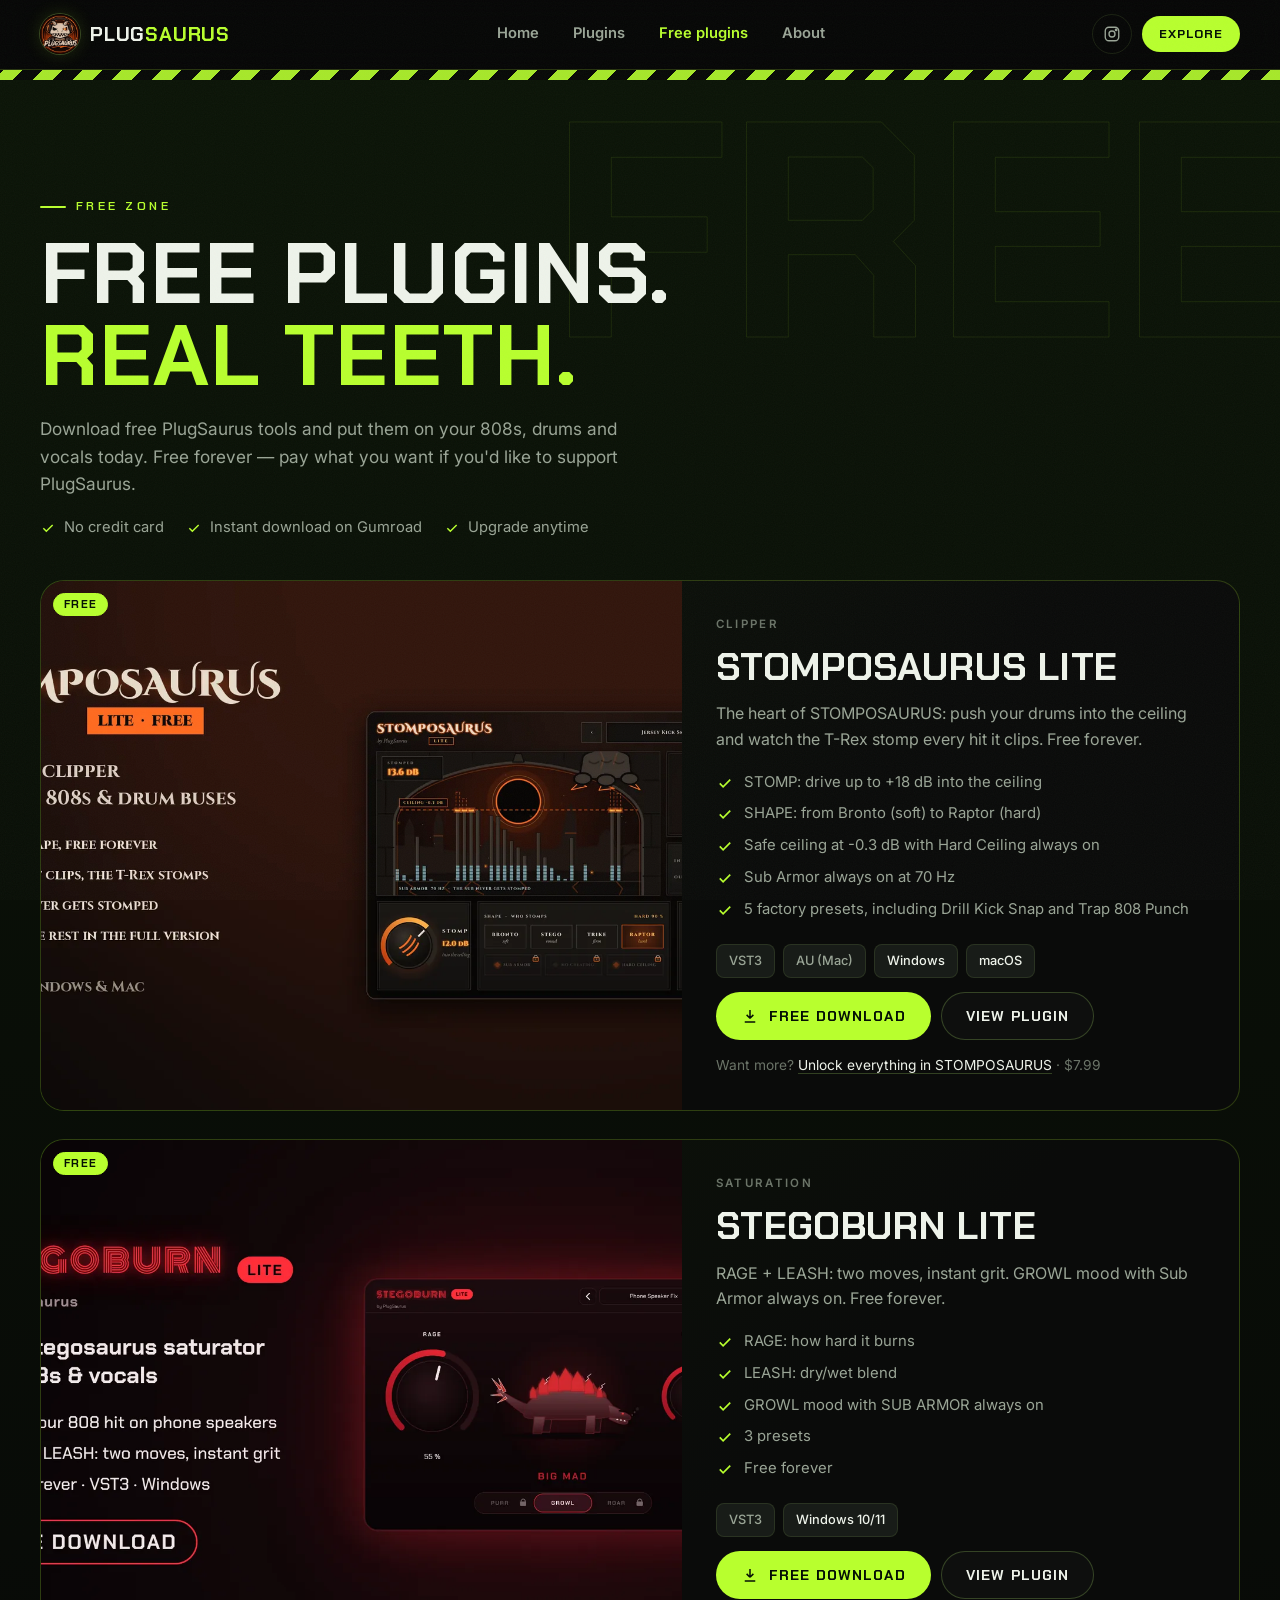
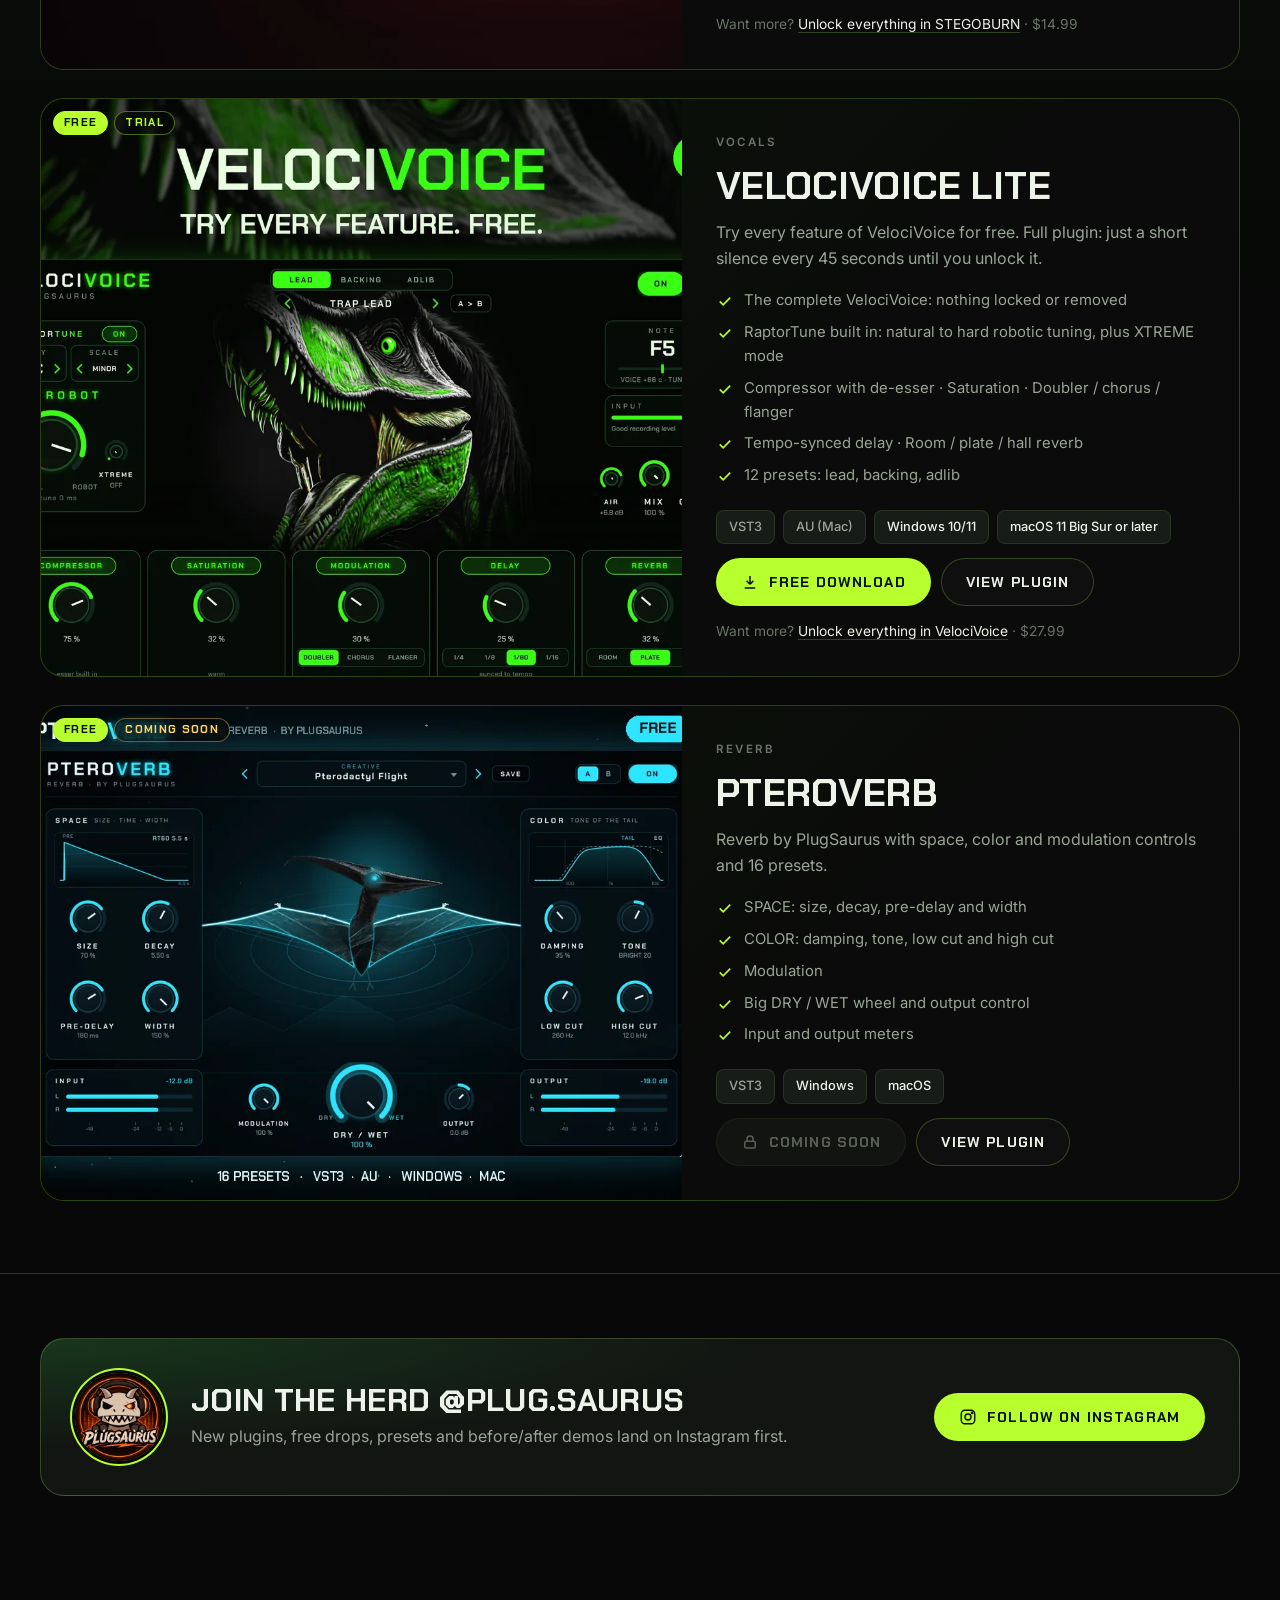
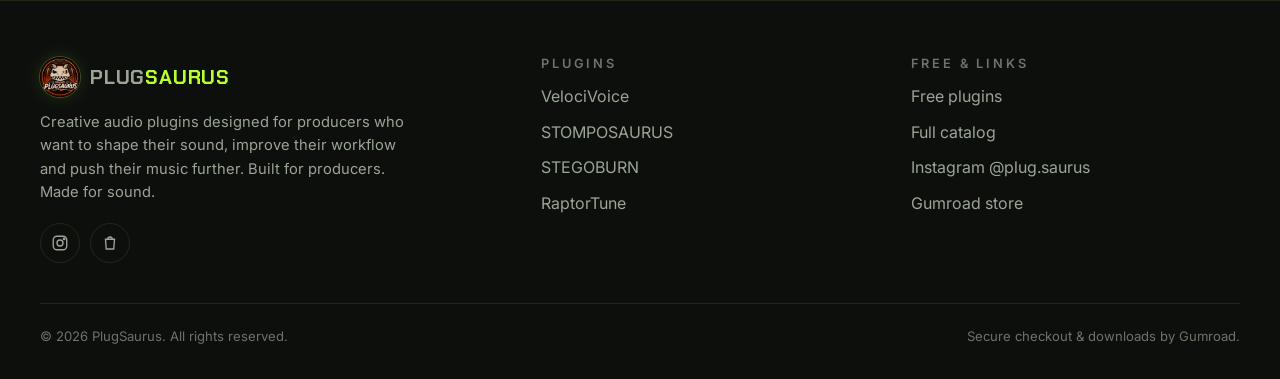
==== free.html @ f3024a9e "PlugSaurus web v1 Catalogo desde data/products.json, enlaces a Gumroad, seccion free, paginas de pro" ====
<!doctype html>
<html lang="en" class="no-js">
<head>
  <meta charset="utf-8">
  <meta name="viewport" content="width=device-width, initial-scale=1, viewport-fit=cover">
  <title>Free plugins — PlugSaurus | Free VST3 / AU downloads</title>
  <meta name="description" content="Free PlugSaurus plugins: STOMPOSAURUS Lite clipper, STEGOBURN Lite saturator, VelociVoice free trial and more. Free VST3/AU downloads for trap, drill and phonk producers.">
  <meta name="theme-color" content="#070807">
  <link rel="canonical" href="free.html">
  <meta property="og:type" content="website">
  <meta property="og:site_name" content="PlugSaurus">
  <meta property="og:title" content="Free plugins — PlugSaurus">
  <meta property="og:description" content="Free clipper, saturator and vocal plugins. Download free on Gumroad.">
  <meta property="og:image" content="assets/img/og-logo.jpg">
  <link rel="icon" type="image/png" href="assets/img/favicon.png">
  <link rel="apple-touch-icon" href="assets/img/apple-touch-icon.png">
  <link rel="preconnect" href="https://fonts.googleapis.com">
  <link rel="preconnect" href="https://fonts.gstatic.com" crossorigin>
  <link href="https://fonts.googleapis.com/css2?family=Chakra+Petch:wght@500;600;700&family=Inter:wght@400;500;600&display=swap" rel="stylesheet">
  <link rel="stylesheet" href="assets/css/styles.css">
</head>
<body data-page="free">
  <a class="skip-link" href="#main">Skip to content</a>
  <header class="site-header" id="site-header"></header>
  <main id="main">
    <section class="section free-zone" style="padding-bottom:72px">
      <div class="container">
        <div class="page-head" style="padding:24px 0 40px">
          <span class="eyebrow">Free zone</span>
          <h1>Free plugins.<br><span class="hl">Real teeth.</span></h1>
          <p>Download free PlugSaurus tools and put them on your 808s, drums and vocals today. Free forever — pay what you want if you'd like to support PlugSaurus.</p>
          <div class="free-perks">
            <span><svg viewBox="0 0 24 24" fill="none" stroke="currentColor" stroke-width="2.2"><path d="m5 12.5 4.5 4.5L19 7.5"/></svg>No credit card</span>
            <span><svg viewBox="0 0 24 24" fill="none" stroke="currentColor" stroke-width="2.2"><path d="m5 12.5 4.5 4.5L19 7.5"/></svg>Instant download on Gumroad</span>
            <span><svg viewBox="0 0 24 24" fill="none" stroke="currentColor" stroke-width="2.2"><path d="m5 12.5 4.5 4.5L19 7.5"/></svg>Upgrade anytime</span>
          </div>
        </div>
        <div id="free-list"><div class="skeleton"></div></div>
      </div>
    </section>
    <section class="section-sm"><div class="container" id="follow"></div></section>
  </main>
  <footer class="site-footer" id="site-footer"></footer>
  <noscript><p style="text-align:center;padding:24px">Enable JavaScript to see the free plugins, or visit our <a href="https://dreamboyz.gumroad.com/" style="color:#b8ff2e">Gumroad store</a>.</p></noscript>
  <script src="assets/js/catalog.js" defer></script>
  <script src="assets/js/app.js" defer></script>
</body>
</html>
---- assets/css/styles.css ----
/* =========================================================
   PLUGSAURUS — hoja de estilos principal
   Colores de marca en :root. Para cambiar el verde, toca --lime.
   ========================================================= */
:root {
  --bg: #070807;
  --bg-2: #0d0f0d;
  --surface: #121512;
  --surface-2: #181c18;
  --line: rgba(190, 255, 120, 0.10);
  --line-strong: rgba(190, 255, 120, 0.22);
  --text: #eef3ea;
  --muted: #9aa596;
  --dim: #6b7468;
  --lime: #b8ff2e;
  --green: #39ff5a;
  --green-deep: #0f3d17;
  --bone: #efe3cf;
  --ember: #ff7a1a;
  --radius: 18px;
  --radius-sm: 10px;
  --shadow: 0 20px 60px -20px rgba(0, 0, 0, 0.8);
  --ease: cubic-bezier(.2, .7, .2, 1);
  --font-display: "Chakra Petch", "Arial Narrow", system-ui, sans-serif;
  --font-body: "Inter", system-ui, -apple-system, "Segoe UI", Roboto, sans-serif;
  --max: 1200px;
  color-scheme: dark;
}

*, *::before, *::after { box-sizing: border-box; }
html { scroll-behavior: smooth; -webkit-text-size-adjust: 100%; }
body {
  margin: 0;
  background: var(--bg);
  color: var(--text);
  font-family: var(--font-body);
  font-size: 16px;
  line-height: 1.6;
  -webkit-font-smoothing: antialiased;
  overflow-x: hidden;
}
body::before { /* grano sutil */
  content: ""; position: fixed; inset: 0; pointer-events: none; z-index: 100; opacity: .035;
  background-image: url("data:image/svg+xml,%3Csvg xmlns='http://www.w3.org/2000/svg' width='160' height='160'%3E%3Cfilter id='n'%3E%3CfeTurbulence type='fractalNoise' baseFrequency='.9' numOctaves='2'/%3E%3C/filter%3E%3Crect width='100%25' height='100%25' filter='url(%23n)'/%3E%3C/svg%3E");
}
img, video { max-width: 100%; display: block; }
a { color: inherit; text-decoration: none; }
button { font: inherit; color: inherit; }
h1, h2, h3, h4 { font-family: var(--font-display); line-height: 1.05; margin: 0; letter-spacing: .01em; }
p { margin: 0; }
:focus-visible { outline: 2px solid var(--lime); outline-offset: 3px; border-radius: 6px; }
::selection { background: var(--lime); color: #000; }

.container { width: min(100% - 32px, var(--max)); margin-inline: auto; }
[hidden] { display: none !important; }
.sr-only { position: absolute; width: 1px; height: 1px; overflow: hidden; clip: rect(0 0 0 0); white-space: nowrap; }
.skip-link { position: absolute; left: 16px; top: -60px; z-index: 200; background: var(--lime); color: #000; padding: 10px 16px; border-radius: 8px; font-weight: 700; }
.skip-link:focus { top: 12px; }

/* ---------- Header ---------- */
.site-header {
  position: sticky; top: 0; z-index: 50;
  backdrop-filter: blur(14px) saturate(140%);
  -webkit-backdrop-filter: blur(14px) saturate(140%);
  background: rgba(7, 8, 7, .72);
  border-bottom: 1px solid transparent;
  transition: border-color .3s, background .3s;
}
.site-header.scrolled { border-bottom-color: var(--line); background: rgba(7, 8, 7, .88); }
.nav { display: flex; align-items: center; justify-content: space-between; height: 68px; gap: 16px; }
.brand { display: flex; align-items: center; gap: 10px; font-family: var(--font-display); font-weight: 700; font-size: 1.25rem; letter-spacing: .04em; }
.brand img { width: 40px; height: 40px; border-radius: 50%; box-shadow: 0 0 0 1px var(--line-strong), 0 0 18px rgba(184, 255, 46, .15); }
.brand b { color: var(--lime); font-weight: 700; }
.nav-links { display: flex; align-items: center; gap: 6px; list-style: none; margin: 0; padding: 0; }
.nav-links a {
  display: block; padding: 8px 14px; border-radius: 999px; font-weight: 600; font-size: .92rem; color: var(--muted);
  transition: color .2s, background .2s;
}
.nav-links a:hover { color: var(--text); background: rgba(255,255,255,.04); }
.nav-links a[aria-current="page"] { color: var(--lime); }
.nav-links .free-link { color: var(--lime); }
.nav-cta { display: flex; align-items: center; gap: 10px; }
.icon-btn { display: inline-grid; place-items: center; width: 40px; height: 40px; border-radius: 50%; border: 1px solid var(--line); color: var(--muted); transition: .2s; background: none; cursor: pointer; }
.icon-btn:hover { color: var(--lime); border-color: var(--line-strong); }
.icon-btn svg { width: 18px; height: 18px; }
.menu-toggle { display: none; }

@media (max-width: 860px) {
  .menu-toggle { display: inline-grid; }
  .nav-links {
    position: fixed; inset: 68px 0 auto 0; flex-direction: column; align-items: stretch; gap: 0;
    background: var(--bg); border-bottom: 1px solid var(--line); padding: 8px 16px 20px; box-shadow: 0 30px 60px rgba(0,0,0,.6);
    transform: translateY(-8px); opacity: 0; pointer-events: none; transition: .25s var(--ease);
  }
  .nav-links.open { transform: none; opacity: 1; pointer-events: auto; }
  .nav-links a { padding: 14px 8px; border-radius: 8px; font-size: 1.05rem; border-bottom: 1px solid var(--line); }
  .nav-cta .hide-sm { display: none; }
}

/* ---------- Botones ---------- */
.btn {
  --c: var(--lime);
  position: relative; display: inline-flex; align-items: center; justify-content: center; gap: 10px;
  padding: 14px 24px; border-radius: 999px; border: 1px solid transparent;
  font-family: var(--font-display); font-weight: 700; letter-spacing: .08em; text-transform: uppercase; font-size: .9rem;
  cursor: pointer; transition: transform .2s var(--ease), box-shadow .25s, background .2s, color .2s, border-color .2s;
  white-space: nowrap; line-height: 1;
}
.btn svg { width: 18px; height: 18px; flex: none; }
.btn-primary { background: var(--c); color: #041004; box-shadow: 0 0 0 0 rgba(184,255,46,0); }
.btn-primary:hover { transform: translateY(-2px); box-shadow: 0 10px 30px -8px var(--c); }
.btn-ghost { border-color: var(--line-strong); color: var(--text); background: rgba(255,255,255,.02); }
.btn-ghost:hover { border-color: var(--c); color: var(--c); transform: translateY(-2px); }
.btn-free { background: transparent; color: var(--lime); border: 1.5px solid var(--lime); }
.btn-free:hover { background: var(--lime); color: #041004; transform: translateY(-2px); box-shadow: 0 10px 30px -8px var(--lime); }
.btn-sm { padding: 11px 16px; font-size: .78rem; }
.btn-lg { padding: 18px 30px; font-size: 1rem; }
.btn[aria-disabled="true"] { opacity: .55; cursor: not-allowed; pointer-events: none; background: var(--surface-2); color: var(--muted); border-color: var(--line); box-shadow: none; }
.btn-block { width: 100%; }

/* ---------- Badges ---------- */
.badge {
  display: inline-flex; align-items: center; gap: 6px; padding: 5px 10px; border-radius: 999px;
  font-family: var(--font-display); font-weight: 700; font-size: .7rem; letter-spacing: .12em; text-transform: uppercase; line-height: 1;
  border: 1px solid var(--line-strong); color: var(--muted); background: rgba(7,8,7,.7); backdrop-filter: blur(6px);
}
.badge-free { background: var(--lime); color: #041004; border-color: var(--lime); }
.badge-premium { color: var(--bone); border-color: rgba(239, 227, 207, .35); }
.badge-premium::before { content: ""; width: 6px; height: 6px; border-radius: 50%; background: var(--accent, var(--lime)); box-shadow: 0 0 8px var(--accent, var(--lime)); }
.badge-soon { color: #ffd166; border-color: rgba(255, 209, 102, .4); }
.badge-trial { color: var(--lime); border-color: rgba(184,255,46,.4); }

/* ---------- Secciones ---------- */
.section { padding: 96px 0; position: relative; }
.section-sm { padding: 64px 0; }
.eyebrow {
  display: inline-flex; align-items: center; gap: 10px; color: var(--lime);
  font-family: var(--font-display); font-weight: 600; letter-spacing: .28em; text-transform: uppercase; font-size: .78rem; margin-bottom: 16px;
}
.eyebrow::before { content: ""; width: 26px; height: 2px; background: currentColor; border-radius: 2px; }
.section-head { display: flex; align-items: end; justify-content: space-between; gap: 24px; margin-bottom: 40px; flex-wrap: wrap; }
.section-title { font-size: clamp(2rem, 4.6vw, 3.4rem); text-transform: uppercase; }
.section-title .hl { color: var(--lime); }
.section-sub { color: var(--muted); max-width: 560px; margin-top: 12px; }

/* ---------- Hero ---------- */
.hero { position: relative; min-height: calc(100svh - 68px); display: grid; align-items: center; overflow: hidden; padding: 56px 0 72px; }
.hero-bg { position: absolute; inset: 0; z-index: -1; }
.hero-bg::before {
  content: ""; position: absolute; inset: -20%;
  background:
    radial-gradient(40% 45% at 72% 45%, rgba(57, 255, 90, .16), transparent 70%),
    radial-gradient(35% 40% at 20% 80%, rgba(184, 255, 46, .07), transparent 70%),
    radial-gradient(60% 60% at 50% 120%, rgba(57, 255, 90, .10), transparent 70%);
  animation: drift 18s ease-in-out infinite alternate;
}
.hero-bg::after { /* rejilla */
  content: ""; position: absolute; inset: 0;
  background-image: linear-gradient(var(--line) 1px, transparent 1px), linear-gradient(90deg, var(--line) 1px, transparent 1px);
  background-size: 64px 64px; opacity: .35;
  mask-image: radial-gradient(70% 60% at 60% 40%, #000 20%, transparent 75%);
  -webkit-mask-image: radial-gradient(70% 60% at 60% 40%, #000 20%, transparent 75%);
}
@keyframes drift { to { transform: translate3d(-3%, 2%, 0) scale(1.05); } }
.hero-grid { display: grid; grid-template-columns: 1.1fr .9fr; gap: 48px; align-items: center; }
.hero h1 { font-size: clamp(3rem, 9vw, 7.2rem); text-transform: uppercase; line-height: .9; letter-spacing: -.005em; }
.hero h1 .outline { color: transparent; -webkit-text-stroke: 1.5px var(--lime); }
.hero h1 .glow { color: var(--lime); text-shadow: 0 0 40px rgba(184, 255, 46, .35); }
.hero-lead { color: var(--muted); font-size: clamp(1.05rem, 1.6vw, 1.22rem); max-width: 520px; margin: 24px 0 36px; }
.hero-actions { display: flex; gap: 14px; flex-wrap: wrap; }
.hero-meta { display: flex; gap: 28px; margin-top: 48px; flex-wrap: wrap; }
.hero-meta div { display: flex; flex-direction: column; }
.hero-meta strong { font-family: var(--font-display); font-size: 1.9rem; color: var(--text); line-height: 1; }
.hero-meta span { color: var(--dim); font-size: .8rem; letter-spacing: .14em; text-transform: uppercase; margin-top: 6px; }

.hero-visual { position: relative; aspect-ratio: 1; max-width: 520px; justify-self: center; width: 100%; }
.hero-logo {
  position: absolute; inset: 12%; border-radius: 50%; overflow: hidden;
  box-shadow: 0 0 0 1px var(--line-strong), 0 30px 80px -20px rgba(0,0,0,.9), 0 0 120px -20px rgba(57,255,90,.35);
  animation: float 7s ease-in-out infinite;
}
.hero-logo img { width: 100%; height: 100%; object-fit: cover; }
.hero-ring { position: absolute; inset: 4%; border-radius: 50%; border: 1px dashed rgba(184,255,46,.25); animation: spin 60s linear infinite; }
.hero-ring.r2 { inset: -2%; border-style: solid; border-color: rgba(184,255,46,.08); animation-duration: 90s; animation-direction: reverse; }
.hero-ring::after { content: ""; position: absolute; top: -5px; left: 50%; width: 10px; height: 10px; border-radius: 50%; background: var(--lime); box-shadow: 0 0 14px var(--lime); }
.eq { position: absolute; left: 0; right: 0; bottom: -2%; height: 22%; display: flex; align-items: end; justify-content: center; gap: 5px; z-index: -1; opacity: .5; }
.eq i { width: 8px; background: linear-gradient(to top, var(--green), transparent); border-radius: 3px 3px 0 0; animation: eq 1.4s ease-in-out infinite alternate; transform-origin: bottom; }
@keyframes eq { from { transform: scaleY(.15); } to { transform: scaleY(1); } }
@keyframes float { 50% { transform: translateY(-12px); } }
@keyframes spin { to { transform: rotate(360deg); } }

@media (max-width: 900px) {
  .hero { min-height: auto; padding-top: 32px; }
  .hero-grid { grid-template-columns: 1fr; gap: 24px; }
  .hero-visual { order: -1; max-width: 300px; }
  .hero-meta { gap: 20px; margin-top: 36px; }
}

/* ---------- Marquee ---------- */
.marquee { border-block: 1px solid var(--line); overflow: hidden; background: var(--bg-2); }
.marquee-track { display: flex; width: max-content; animation: marquee 32s linear infinite; }
.marquee span { font-family: var(--font-display); font-weight: 700; text-transform: uppercase; letter-spacing: .14em; padding: 18px 28px; color: var(--dim); white-space: nowrap; display: inline-flex; align-items: center; gap: 28px; }
.marquee span::after { content: "✦"; color: var(--lime); font-size: .8rem; }
@keyframes marquee { to { transform: translateX(-50%); } }

/* ---------- Tarjetas de producto ---------- */
.grid { display: grid; grid-template-columns: repeat(auto-fill, minmax(260px, 1fr)); gap: 22px; }
.grid-fit { grid-template-columns: repeat(auto-fit, minmax(250px, 1fr)); }
.card {
  --accent: var(--lime);
  position: relative; display: flex; flex-direction: column; border-radius: var(--radius);
  background: linear-gradient(180deg, var(--surface), var(--bg-2));
  border: 1px solid var(--line); overflow: hidden;
  transition: transform .35s var(--ease), border-color .35s, box-shadow .35s;
  isolation: isolate;
}
.card::before { /* brillo del color del plugin */
  content: ""; position: absolute; inset: -1px; z-index: -1; border-radius: inherit; opacity: 0; transition: opacity .35s;
  background: radial-gradient(120% 60% at 50% 0%, color-mix(in srgb, var(--accent) 22%, transparent), transparent 60%);
}
.card:hover { transform: translateY(-6px); border-color: color-mix(in srgb, var(--accent) 45%, transparent); box-shadow: 0 24px 60px -24px color-mix(in srgb, var(--accent) 45%, transparent); }
.card:hover::before { opacity: 1; }
.card-media { position: relative; aspect-ratio: 1; overflow: hidden; background: #000; }
.card-media img { width: 100%; height: 100%; object-fit: cover; transition: transform .6s var(--ease), filter .4s; }
.card:hover .card-media img { transform: scale(1.06); }
.card-badges { position: absolute; top: 12px; left: 12px; right: 12px; display: flex; justify-content: space-between; gap: 8px; z-index: 2; }
.card-badges .left { display: flex; gap: 6px; flex-wrap: wrap; }
.card-body { display: flex; flex-direction: column; gap: 10px; padding: 18px 18px 20px; flex: 1; }
.card-cat { color: var(--dim); font-size: .72rem; letter-spacing: .2em; text-transform: uppercase; font-weight: 600; }
.card-title { font-size: 1.4rem; text-transform: uppercase; }
.card-title a::after { content: ""; position: absolute; inset: 0; z-index: 1; } /* toda la tarjeta clicable */
.card-desc { color: var(--muted); font-size: .92rem; display: -webkit-box; -webkit-line-clamp: 3; -webkit-box-orient: vertical; overflow: hidden; }
.card-foot { margin-top: auto; padding-top: 10px; display: flex; flex-direction: column; gap: 12px; }
.price { font-family: var(--font-display); font-weight: 700; font-size: 1.5rem; color: var(--text); display: flex; align-items: baseline; gap: 8px; }
.price small { font-family: var(--font-body); font-size: .75rem; color: var(--dim); font-weight: 500; letter-spacing: .04em; }
.price.free { color: var(--lime); }
.card-actions { display: grid; grid-template-columns: 1fr 1fr; gap: 8px; position: relative; z-index: 2; }
.card-actions .btn { padding: 12px 10px; font-size: .74rem; letter-spacing: .06em; }

/* ---------- Filtros ---------- */
.filters { display: flex; flex-wrap: wrap; gap: 10px; align-items: center; margin-bottom: 28px; }
.filter-group { display: flex; flex-wrap: wrap; gap: 8px; }
.chip {
  padding: 9px 16px; border-radius: 999px; border: 1px solid var(--line); background: var(--surface); color: var(--muted);
  font-weight: 600; font-size: .86rem; cursor: pointer; transition: .2s; display: inline-flex; gap: 8px; align-items: center;
}
.chip:hover { color: var(--text); border-color: var(--line-strong); }
.chip[aria-pressed="true"] { background: var(--lime); color: #041004; border-color: var(--lime); }
.chip .n { font-size: .74rem; opacity: .7; }
.filter-sep { width: 1px; height: 26px; background: var(--line); margin: 0 6px; }
.search { margin-left: auto; position: relative; }
.search input {
  background: var(--surface); border: 1px solid var(--line); color: var(--text); border-radius: 999px; padding: 10px 16px 10px 40px; width: 220px; font: inherit; font-size: .9rem;
}
.search input:focus { outline: none; border-color: var(--lime); }
.search svg { position: absolute; left: 14px; top: 50%; transform: translateY(-50%); width: 16px; color: var(--dim); }
.empty { text-align: center; padding: 60px 0; color: var(--muted); }
@media (max-width: 700px) { .search { margin-left: 0; width: 100%; } .search input { width: 100%; } .filter-sep { display: none; } }

/* ---------- Bloque marca ---------- */
.about { display: grid; grid-template-columns: .8fr 1.2fr; gap: 56px; align-items: center; }
.about-quote { font-family: var(--font-display); font-size: clamp(1.6rem, 3.2vw, 2.5rem); line-height: 1.15; text-transform: uppercase; }
.about-quote em { font-style: normal; color: var(--lime); }
.pillars { display: grid; grid-template-columns: repeat(3, 1fr); gap: 16px; margin-top: 32px; }
.pillar { padding: 22px; border-radius: var(--radius); background: var(--surface); border: 1px solid var(--line); transition: border-color .3s, transform .3s var(--ease); }
.pillar:hover { border-color: var(--line-strong); transform: translateY(-3px); }
.pillar svg { width: 28px; height: 28px; color: var(--lime); margin-bottom: 14px; }
.pillar h3 { font-size: 1.05rem; text-transform: uppercase; margin-bottom: 6px; }
.pillar p { color: var(--muted); font-size: .9rem; }
.about-badge { position: relative; aspect-ratio: 1; max-width: 380px; border-radius: 28px; overflow: hidden; border: 1px solid var(--line-strong); }
.about-badge img { width: 100%; height: 100%; object-fit: cover; }
@media (max-width: 900px) { .about { grid-template-columns: 1fr; gap: 32px; } .pillars { grid-template-columns: 1fr; } .about-badge { max-width: 260px; } }

/* ---------- Zona FREE (identidad propia) ---------- */
.free-zone { background: linear-gradient(180deg, #0b1407, #070807 70%); border-block: 1px solid rgba(184,255,46,.18); overflow: hidden; }
.free-zone::before { /* cinta tipo precinto */
  content: ""; position: absolute; left: 0; right: 0; top: 0; height: 10px;
  background: repeating-linear-gradient(-45deg, var(--lime) 0 14px, #070807 14px 28px); opacity: .9;
}
.free-zone::after {
  content: "FREE"; position: absolute; right: -2%; top: 40px; font-family: var(--font-display); font-weight: 700;
  font-size: clamp(8rem, 24vw, 22rem); line-height: .8; color: transparent; -webkit-text-stroke: 1px rgba(184,255,46,.09); pointer-events: none; z-index: 0;
}
.free-zone > .container { position: relative; z-index: 1; }
.free-zone .section-title .hl { text-shadow: 0 0 30px rgba(184,255,46,.4); }
.free-perks { display: flex; flex-wrap: wrap; gap: 10px 22px; margin-top: 18px; color: var(--muted); font-size: .92rem; }
.free-perks span { display: inline-flex; align-items: center; gap: 8px; }
.free-perks svg { width: 16px; height: 16px; color: var(--lime); }

/* Tarjeta FREE grande (pagina Free) */
.free-card {
  --accent: var(--lime);
  display: grid; grid-template-columns: 1.15fr 1fr; border-radius: 24px; overflow: hidden;
  border: 1px solid rgba(184,255,46,.2); background: linear-gradient(135deg, #0e1709, #0a0b0a 60%);
  transition: transform .35s var(--ease), box-shadow .35s, border-color .35s;
}
.free-card + .free-card { margin-top: 28px; }
.free-card:hover { transform: translateY(-4px); border-color: color-mix(in srgb, var(--accent) 50%, transparent); box-shadow: 0 30px 70px -30px color-mix(in srgb, var(--accent) 50%, transparent); }
.free-card-media { position: relative; background: #000; min-height: 260px; }
.free-card-media img { width: 100%; height: 100%; object-fit: cover; }
.free-card-body { padding: 34px; display: flex; flex-direction: column; gap: 14px; }
.free-card-body h2 { font-size: clamp(1.7rem, 3vw, 2.4rem); text-transform: uppercase; }
.free-card-body .feat { list-style: none; padding: 0; margin: 4px 0 8px; display: grid; gap: 8px; }
.free-card-body .feat li { display: flex; gap: 10px; color: var(--muted); font-size: .93rem; }
.free-card-body .feat svg { flex: none; width: 18px; height: 18px; color: var(--lime); margin-top: 3px; }
.free-card-body .actions { display: flex; gap: 10px; flex-wrap: wrap; margin-top: auto; }
.free-card .upgrade { font-size: .86rem; color: var(--dim); }
.free-card .upgrade a { color: var(--text); border-bottom: 1px solid var(--line-strong); }
.free-card .upgrade a:hover { color: var(--lime); border-color: var(--lime); }
@media (max-width: 860px) { .free-card { grid-template-columns: 1fr; } .free-card-body { padding: 24px; } .free-card-media { min-height: 0; aspect-ratio: 16/9; } }

/* ---------- CTA Instagram ---------- */
.follow {
  display: grid; grid-template-columns: auto 1fr auto; gap: 28px; align-items: center; padding: 34px; border-radius: 24px;
  background: radial-gradient(120% 140% at 0% 0%, rgba(57,255,90,.14), transparent 50%), var(--surface);
  border: 1px solid var(--line-strong);
}
.follow img { width: 88px; height: 88px; border-radius: 50%; box-shadow: 0 0 0 3px var(--bg), 0 0 0 5px var(--lime); }
.follow h3 { font-size: clamp(1.4rem, 2.6vw, 2rem); text-transform: uppercase; }
.follow p { color: var(--muted); margin-top: 6px; }
@media (max-width: 760px) { .follow { grid-template-columns: 1fr; text-align: center; justify-items: center; padding: 28px 20px; } }

/* ---------- Pagina de producto ---------- */
.crumbs { display: flex; gap: 8px; color: var(--dim); font-size: .85rem; padding: 24px 0 0; flex-wrap: wrap; }
.crumbs a:hover { color: var(--lime); }
.product-hero { --accent: var(--lime); position: relative; padding: 28px 0 64px; }
.product-hero::before {
  content: ""; position: absolute; inset: -80px 0 0; z-index: -1; pointer-events: none;
  background: radial-gradient(50% 50% at 30% 30%, color-mix(in srgb, var(--accent) 16%, transparent), transparent 70%);
}
.product-grid { display: grid; grid-template-columns: 1.35fr 1fr; gap: 48px; align-items: start; }
.gallery-main { position: relative; border-radius: var(--radius); overflow: hidden; border: 1px solid var(--line); background: #000; aspect-ratio: 16/9; box-shadow: var(--shadow); }
.gallery-main img { width: 100%; height: 100%; object-fit: contain; transition: opacity .3s; }
.gallery-thumbs { display: flex; gap: 10px; margin-top: 12px; overflow-x: auto; padding-bottom: 4px; }
.gallery-thumbs button { flex: none; width: 110px; aspect-ratio: 16/9; border-radius: 10px; overflow: hidden; border: 2px solid transparent; padding: 0; background: #000; cursor: pointer; opacity: .6; transition: .2s; }
.gallery-thumbs button:hover { opacity: 1; }
.gallery-thumbs button[aria-current="true"] { border-color: var(--accent); opacity: 1; }
.gallery-thumbs img { width: 100%; height: 100%; object-fit: cover; }
.product-info { position: sticky; top: 92px; display: flex; flex-direction: column; gap: 18px; }
.product-info h1 { font-size: clamp(2.4rem, 5vw, 3.8rem); text-transform: uppercase; }
.product-tagline { font-family: var(--font-display); color: var(--accent); font-size: 1.15rem; text-transform: uppercase; letter-spacing: .04em; }
.product-desc { color: var(--muted); }
.buy-box { padding: 22px; border-radius: var(--radius); background: var(--surface); border: 1px solid var(--line); display: flex; flex-direction: column; gap: 14px; }
.buy-box .price { font-size: 2.2rem; }
.buy-box .secure { display: flex; gap: 8px; align-items: center; color: var(--dim); font-size: .8rem; }
.buy-box .secure svg { width: 15px; height: 15px; }
.buy-box .alt { font-size: .88rem; color: var(--muted); }
.buy-box .alt a { color: var(--lime); font-weight: 600; }
.chips { display: flex; flex-wrap: wrap; gap: 8px; }
.tag { padding: 6px 12px; border-radius: 8px; background: var(--surface-2); border: 1px solid var(--line); font-size: .8rem; color: var(--muted); font-weight: 500; }
.tag.os { color: var(--text); }
@media (max-width: 960px) { .product-grid { grid-template-columns: 1fr; gap: 28px; } .product-info { position: static; } }

.detail-grid { display: grid; grid-template-columns: 1.2fr 1fr; gap: 28px; }
.panel { padding: 30px; border-radius: var(--radius); background: var(--surface); border: 1px solid var(--line); }
.panel h2 { font-size: 1.4rem; text-transform: uppercase; margin-bottom: 18px; display: flex; align-items: center; gap: 12px; }
.panel h2::before { content: ""; width: 10px; height: 10px; border-radius: 2px; background: var(--accent, var(--lime)); transform: rotate(45deg); box-shadow: 0 0 12px var(--accent, var(--lime)); }
.features { list-style: none; padding: 0; margin: 0; display: grid; gap: 12px; }
.features li { display: flex; gap: 12px; color: var(--muted); }
.features li svg { flex: none; width: 20px; height: 20px; color: var(--accent, var(--lime)); margin-top: 2px; }
.features li strong { color: var(--text); font-weight: 600; }
.spec { display: grid; gap: 16px; }
.spec dt { color: var(--dim); font-size: .74rem; letter-spacing: .2em; text-transform: uppercase; font-weight: 600; margin-bottom: 6px; }
.spec dd { margin: 0; }
.note { font-size: .86rem; color: var(--muted); padding: 12px 14px; border-radius: 10px; background: rgba(255, 209, 102, .06); border: 1px solid rgba(255, 209, 102, .18); }
@media (max-width: 860px) { .detail-grid { grid-template-columns: 1fr; } .panel { padding: 22px; } }

.videos { display: flex; flex-wrap: wrap; gap: 20px; align-items: flex-start; }
.video-card { border-radius: var(--radius); overflow: hidden; background: #000; border: 1px solid var(--line); margin: 0; }
.video-card video { width: 100%; background: #000; }
.video-card.vertical { width: min(300px, 100%); }
.video-card.vertical video { aspect-ratio: 9/16; object-fit: cover; }
.video-card.horizontal { flex: 1 1 520px; max-width: 820px; }
.video-card.horizontal video { aspect-ratio: 16/9; }
.video-card figcaption { padding: 12px 16px; font-size: .86rem; color: var(--muted); font-weight: 500; }
@media (max-width: 640px) { .video-card.vertical { width: calc(50% - 10px); } .video-card.vertical:only-child { width: min(300px, 100%); } }

.tabs { display: inline-flex; gap: 4px; padding: 4px; border-radius: 999px; background: var(--bg-2); border: 1px solid var(--line); margin-bottom: 18px; }
.tabs button { border: 0; background: none; padding: 8px 18px; border-radius: 999px; cursor: pointer; color: var(--muted); font-weight: 600; font-size: .88rem; }
.tabs button[aria-selected="true"] { background: var(--accent, var(--lime)); color: #041004; }
.steps { counter-reset: s; list-style: none; padding: 0; margin: 0; display: grid; gap: 14px; }
.steps li { counter-increment: s; display: grid; grid-template-columns: 34px 1fr; gap: 12px; color: var(--muted); }
.steps li::before { content: counter(s); display: grid; place-items: center; width: 30px; height: 30px; border-radius: 8px; background: var(--surface-2); border: 1px solid var(--line-strong); color: var(--text); font-family: var(--font-display); font-weight: 700; }
.steps strong { color: var(--text); }

.sticky-buy {
  position: fixed; left: 0; right: 0; bottom: 0; z-index: 40; padding: 12px 16px calc(12px + env(safe-area-inset-bottom));
  background: rgba(7,8,7,.94); backdrop-filter: blur(10px); border-top: 1px solid var(--line);
  display: none; align-items: center; justify-content: space-between; gap: 12px; transform: translateY(100%); transition: transform .3s var(--ease);
}
.sticky-buy.show { transform: none; }
.sticky-buy .name { font-family: var(--font-display); font-weight: 700; text-transform: uppercase; line-height: 1.1; }
.sticky-buy .price { font-size: 1.05rem; }
@media (max-width: 960px) { .sticky-buy { display: flex; } body.has-sticky { padding-bottom: 76px; } }

/* ---------- Footer ---------- */
.site-footer { border-top: 1px solid var(--line); padding: 56px 0 32px; background: var(--bg-2); margin-top: 40px; }
.footer-grid { display: grid; grid-template-columns: 1.4fr 1fr 1fr; gap: 40px; }
.footer-grid h4 { font-size: .8rem; letter-spacing: .22em; text-transform: uppercase; color: var(--dim); margin-bottom: 14px; font-family: var(--font-body); font-weight: 600; }
.footer-grid ul { list-style: none; padding: 0; margin: 0; display: grid; gap: 10px; }
.footer-grid a { color: var(--muted); transition: color .2s; }
.footer-grid a:hover { color: var(--lime); }
.footer-about p { color: var(--muted); font-size: .92rem; margin-top: 14px; max-width: 380px; }
.socials { display: flex; gap: 10px; margin-top: 18px; }
.footer-bottom { margin-top: 40px; padding-top: 22px; border-top: 1px solid var(--line); display: flex; justify-content: space-between; gap: 16px; flex-wrap: wrap; color: var(--dim); font-size: .82rem; }
@media (max-width: 760px) { .footer-grid { grid-template-columns: 1fr 1fr; } .footer-about { grid-column: 1 / -1; } }

/* ---------- Page header (catalogo / free) ---------- */
.page-head { padding: 64px 0 40px; position: relative; }
.page-head h1 { font-size: clamp(2.6rem, 7vw, 5.4rem); text-transform: uppercase; line-height: .95; }
.page-head h1 .hl { color: var(--lime); }
.page-head p { color: var(--muted); max-width: 620px; margin-top: 18px; font-size: 1.08rem; }

/* ---------- Reveal ---------- */
.reveal { opacity: 0; transform: translateY(24px); transition: opacity .8s var(--ease), transform .8s var(--ease); }
.reveal.in { opacity: 1; transform: none; }
.no-js .reveal, .no-io .reveal { opacity: 1; transform: none; }

/* ---------- Skeleton ---------- */
.skeleton { border-radius: var(--radius); background: linear-gradient(90deg, var(--surface) 0%, var(--surface-2) 50%, var(--surface) 100%); background-size: 200% 100%; animation: sk 1.4s infinite; min-height: 420px; border: 1px solid var(--line); }
@keyframes sk { to { background-position: -200% 0; } }

.error-box { padding: 40px; text-align: center; border: 1px dashed var(--line-strong); border-radius: var(--radius); color: var(--muted); }

@media (prefers-reduced-motion: reduce) {
  *, *::before, *::after { animation: none !important; transition: none !important; scroll-behavior: auto !important; }
  .reveal { opacity: 1; transform: none; }
}
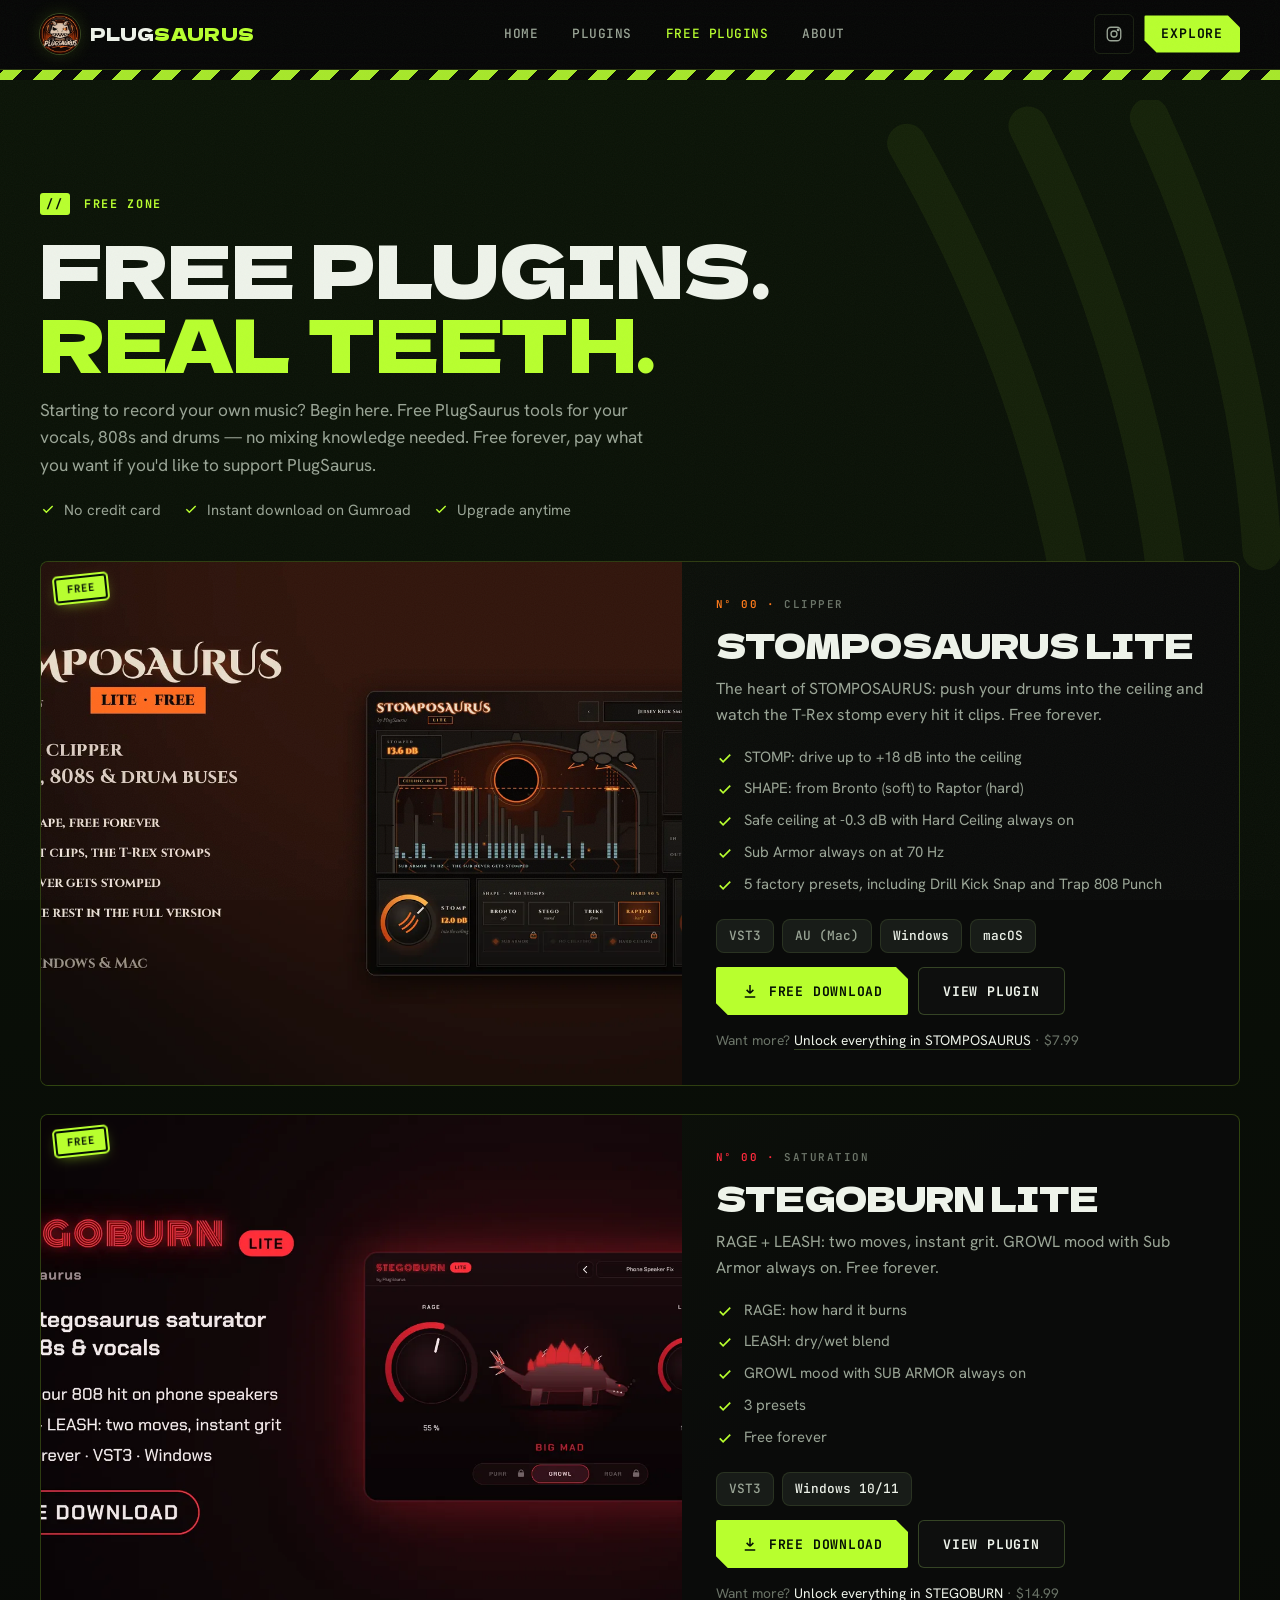
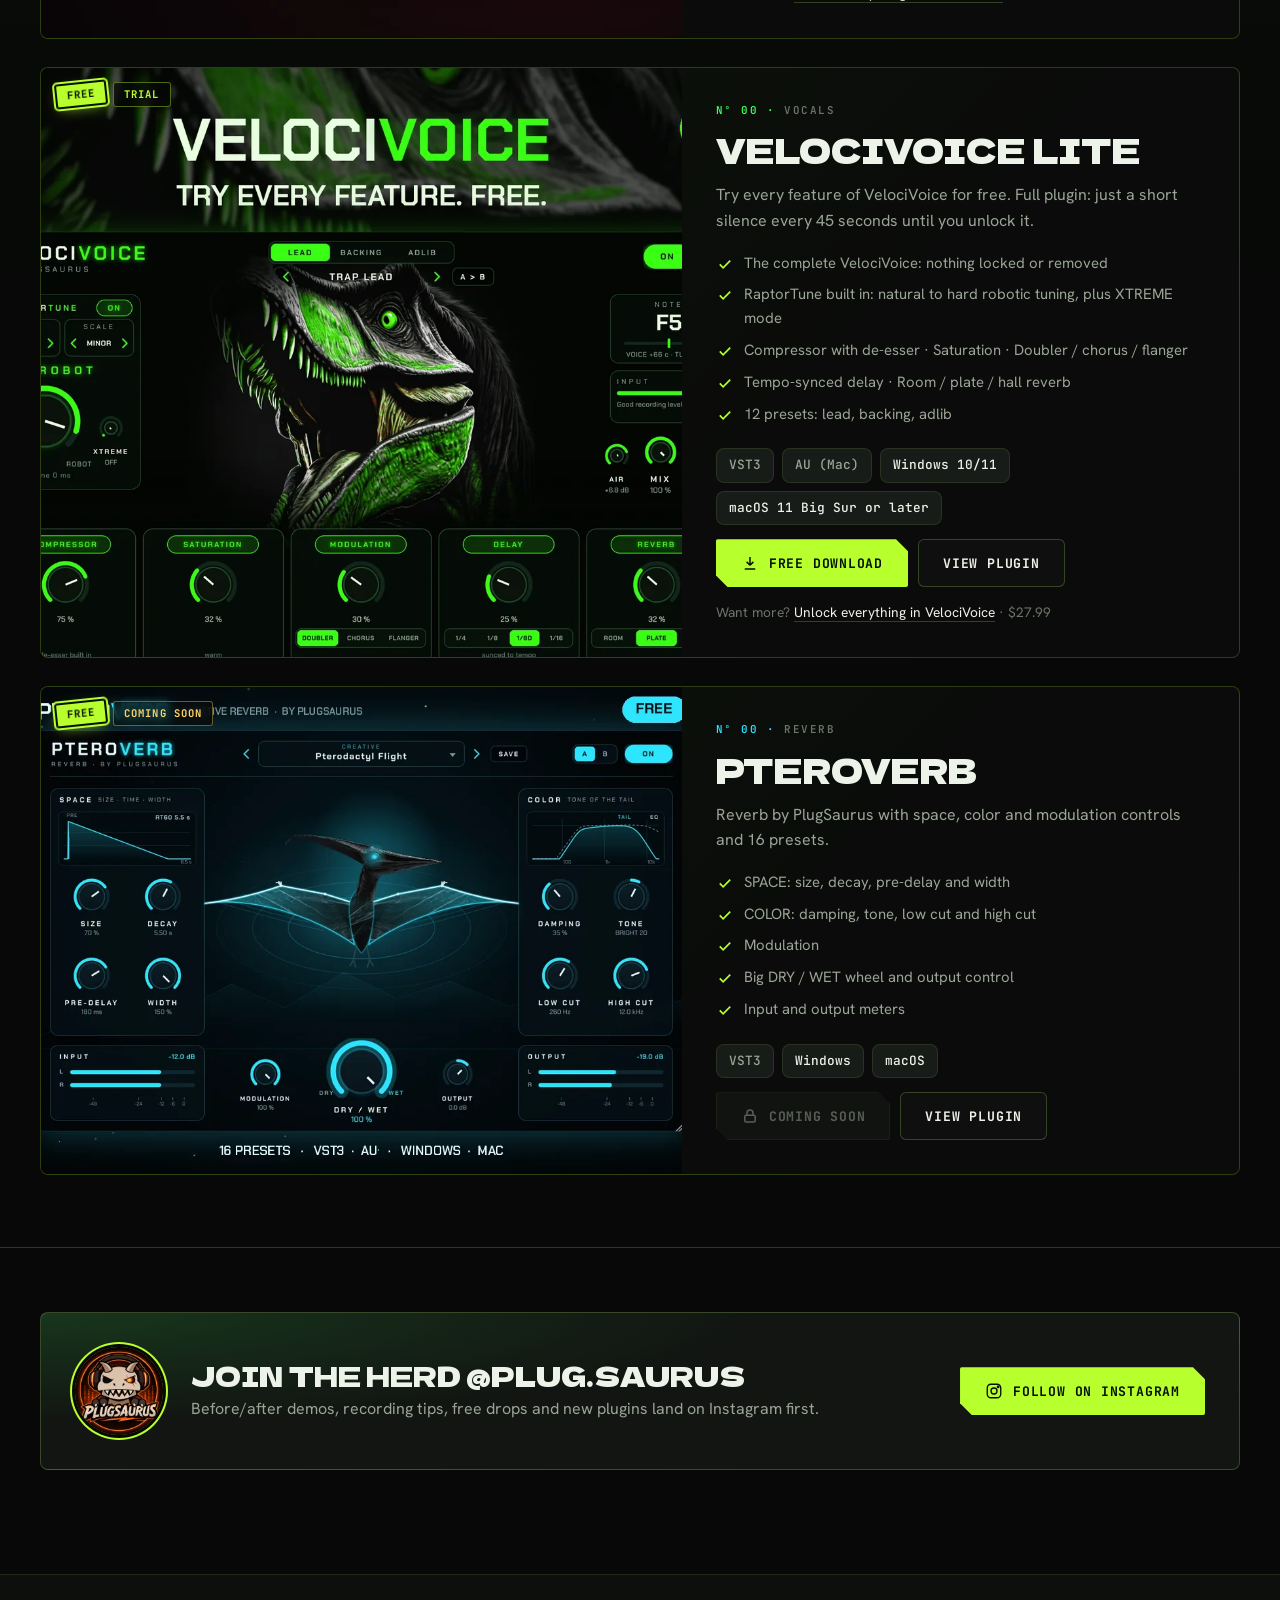
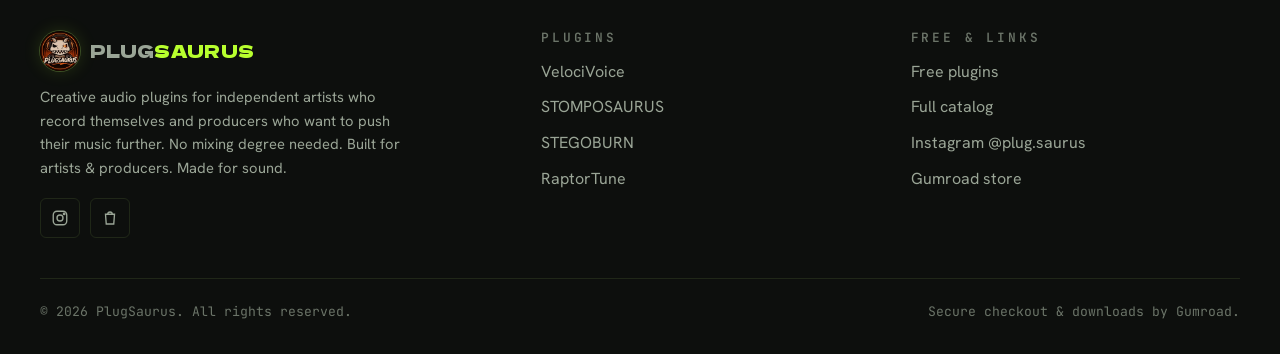
==== commit e9933d5b: "Speak to independent artists and give the site its own identity New hero copy and 'Who it's for' sec" ====
--- a/free.html
+++ b/free.html
@@ -4,7 +4,7 @@
   <meta charset="utf-8">
   <meta name="viewport" content="width=device-width, initial-scale=1, viewport-fit=cover">
   <title>Free plugins — PlugSaurus | Free VST3 / AU downloads</title>
-  <meta name="description" content="Free PlugSaurus plugins: STOMPOSAURUS Lite clipper, STEGOBURN Lite saturator, VelociVoice free trial and more. Free VST3/AU downloads for trap, drill and phonk producers.">
+  <meta name="description" content="Free PlugSaurus plugins: VelociVoice free trial, STOMPOSAURUS Lite clipper, STEGOBURN Lite saturator and more. Free VST3/AU downloads for independent artists and producers.">
   <meta name="theme-color" content="#070807">
   <link rel="canonical" href="free.html">
   <meta property="og:type" content="website">
@@ -16,7 +16,7 @@
   <link rel="apple-touch-icon" href="assets/img/apple-touch-icon.png">
   <link rel="preconnect" href="https://fonts.googleapis.com">
   <link rel="preconnect" href="https://fonts.gstatic.com" crossorigin>
-  <link href="https://fonts.googleapis.com/css2?family=Chakra+Petch:wght@500;600;700&family=Inter:wght@400;500;600&display=swap" rel="stylesheet">
+  <link href="https://fonts.googleapis.com/css2?family=Dela+Gothic+One&family=Hanken+Grotesk:wght@400;500;600;700&family=JetBrains+Mono:wght@500;700&display=swap" rel="stylesheet">
   <link rel="stylesheet" href="assets/css/styles.css">
 </head>
 <body data-page="free">
@@ -26,9 +26,9 @@
     <section class="section free-zone" style="padding-bottom:72px">
       <div class="container">
         <div class="page-head" style="padding:24px 0 40px">
-          <span class="eyebrow">Free zone</span>
+          <span class="eyebrow"><b class="idx">//</b> Free zone</span>
           <h1>Free plugins.<br><span class="hl">Real teeth.</span></h1>
-          <p>Download free PlugSaurus tools and put them on your 808s, drums and vocals today. Free forever — pay what you want if you'd like to support PlugSaurus.</p>
+          <p>Starting to record your own music? Begin here. Free PlugSaurus tools for your vocals, 808s and drums — no mixing knowledge needed. Free forever, pay what you want if you'd like to support PlugSaurus.</p>
           <div class="free-perks">
             <span><svg viewBox="0 0 24 24" fill="none" stroke="currentColor" stroke-width="2.2"><path d="m5 12.5 4.5 4.5L19 7.5"/></svg>No credit card</span>
             <span><svg viewBox="0 0 24 24" fill="none" stroke="currentColor" stroke-width="2.2"><path d="m5 12.5 4.5 4.5L19 7.5"/></svg>Instant download on Gumroad</span>
--- a/assets/css/styles.css
+++ b/assets/css/styles.css
@@ -426,3 +426,158 @@
   *, *::before, *::after { animation: none !important; transition: none !important; scroll-behavior: auto !important; }
   .reveal { opacity: 1; transform: none; }
 }
+
+/* =========================================================
+   IDENTIDAD PLUGSAURUS v2
+   Tipografia propia + motivos de marca (ventana de plugin,
+   zarpazos, fichas de especimen, sellos). Sobrescribe lo anterior.
+   ========================================================= */
+:root {
+  --font-display: "Dela Gothic One", "Arial Black", Impact, sans-serif;
+  --font-body: "Hanken Grotesk", system-ui, -apple-system, "Segoe UI", Roboto, sans-serif;
+  --font-mono: "JetBrains Mono", ui-monospace, "Cascadia Mono", Consolas, monospace;
+  --radius: 8px;
+  --radius-sm: 6px;
+  --cut: 12px;
+  --claw: url("data:image/svg+xml,%3Csvg xmlns='http://www.w3.org/2000/svg' viewBox='0 0 120 120' fill='none' stroke='%23b8ff2e' stroke-width='9' stroke-linecap='round'%3E%3Cpath d='M20 10C40 45 52 80 58 112'/%3E%3Cpath d='M48 6C66 42 76 78 80 110'/%3E%3Cpath d='M76 4C92 38 100 72 102 104'/%3E%3C/svg%3E");
+}
+h1, h2, h3, h4 { font-weight: 400; letter-spacing: 0; }
+.brand { font-family: var(--font-display); font-weight: 400; font-size: 1.1rem; letter-spacing: .02em; }
+.brand b { font-weight: 400; }
+
+/* Etiquetas tecnicas en mono (como la pantalla de un plugin) */
+.eyebrow, .badge, .chip, .card-cat, .tag, .spec dt, .price small, .hero-meta span, .tabs button,
+.footer-grid h4, .footer-bottom, .crumbs, .marquee span, .card-actions .btn, .nav-links a {
+  font-family: var(--font-mono);
+}
+.eyebrow { letter-spacing: .14em; font-size: .74rem; font-weight: 700; }
+.eyebrow::before { display: none; }
+.eyebrow .idx { display: inline-grid; place-items: center; min-width: 30px; height: 22px; padding: 0 6px; margin-right: 4px; background: var(--lime); color: #041004; border-radius: 3px; font-weight: 700; }
+.nav-links a { font-size: .8rem; letter-spacing: .04em; text-transform: uppercase; font-weight: 500; }
+
+/* Titulares */
+.section-title { font-size: clamp(1.9rem, 4.2vw, 3.1rem); line-height: 1.02; }
+.page-head h1 { font-size: clamp(2.3rem, 6.2vw, 4.6rem); line-height: 1; }
+.hero h1 { font-size: clamp(2.5rem, 6.2vw, 5.4rem); line-height: .98; }
+.hero h1 .outline { -webkit-text-stroke: 2px var(--lime); }
+.product-info h1 { font-size: clamp(2rem, 4.4vw, 3.3rem); }
+.card-title { font-size: 1.2rem; }
+.price { font-family: var(--font-mono); font-weight: 700; letter-spacing: -.02em; }
+
+/* Botones con esquina cortada (corte de garra) */
+.btn { border-radius: var(--radius-sm); font-family: var(--font-mono); letter-spacing: .06em; font-size: .82rem; }
+.btn-primary { clip-path: polygon(0 0, calc(100% - var(--cut)) 0, 100% var(--cut), 100% 100%, var(--cut) 100%, 0 calc(100% - var(--cut))); border-radius: 2px; }
+.btn-lg { font-size: .92rem; }
+.chip { border-radius: 4px; font-size: .78rem; text-transform: uppercase; letter-spacing: .04em; }
+.search input { border-radius: 4px; font-family: var(--font-mono); font-size: .82rem; }
+.icon-btn { border-radius: 6px; }
+
+/* ---------- Hero: fondo de monitor + ventana de plugin ---------- */
+.hero-bg::after {
+  background-image: repeating-linear-gradient(0deg, rgba(184,255,46,.05) 0 1px, transparent 1px 4px);
+  background-size: auto; opacity: .6;
+}
+.hero .eyebrow { max-width: 520px; line-height: 1.6; }
+.rack {
+  position: relative; width: 100%; max-width: 460px; margin-inline: auto;
+  background: linear-gradient(180deg, #121612, #0a0c0a); border: 1px solid var(--line-strong); border-radius: 10px;
+  box-shadow: 0 40px 90px -30px rgba(0,0,0,.95), 0 0 120px -30px rgba(57,255,90,.35), inset 0 1px 0 rgba(255,255,255,.04);
+  padding: 12px; animation: float 8s ease-in-out infinite;
+}
+.rack-top { display: flex; align-items: center; justify-content: space-between; gap: 10px; padding: 4px 6px 12px; font-family: var(--font-mono); font-size: .7rem; letter-spacing: .12em; color: var(--muted); }
+.rack-name { color: var(--text); font-weight: 700; }
+.rec { display: inline-flex; align-items: center; gap: 6px; color: #ff4d4d; font-weight: 700; }
+.rec i { width: 9px; height: 9px; border-radius: 50%; background: #ff3b3b; box-shadow: 0 0 10px #ff3b3b; animation: blink 1.2s steps(2, start) infinite; }
+@keyframes blink { to { visibility: hidden; } }
+.rack-screen { position: relative; aspect-ratio: 1; border-radius: 6px; overflow: hidden; border: 1px solid var(--line); background: #000; }
+.rack-screen img { width: 100%; height: 100%; object-fit: cover; }
+.rack-screen::after, .card-media::after { /* esquinas de visor */
+  content: ""; position: absolute; inset: 10px; pointer-events: none; z-index: 1;
+  --vc: var(--accent, var(--lime));
+  background:
+    linear-gradient(var(--vc), var(--vc)) top left / 16px 2px no-repeat,
+    linear-gradient(var(--vc), var(--vc)) top left / 2px 16px no-repeat,
+    linear-gradient(var(--vc), var(--vc)) top right / 16px 2px no-repeat,
+    linear-gradient(var(--vc), var(--vc)) top right / 2px 16px no-repeat,
+    linear-gradient(var(--vc), var(--vc)) bottom left / 16px 2px no-repeat,
+    linear-gradient(var(--vc), var(--vc)) bottom left / 2px 16px no-repeat,
+    linear-gradient(var(--vc), var(--vc)) bottom right / 16px 2px no-repeat,
+    linear-gradient(var(--vc), var(--vc)) bottom right / 2px 16px no-repeat;
+}
+.rack-screen::after { opacity: .8; }
+.claw { position: absolute; right: -6%; top: -4%; width: 46%; z-index: 2; fill: none; stroke: var(--lime); stroke-width: 5; stroke-linecap: round; filter: drop-shadow(0 0 8px rgba(184,255,46,.7)); }
+.claw path { stroke-dasharray: 140; stroke-dashoffset: 140; animation: scratch 4.5s var(--ease) infinite; }
+.claw path:nth-child(2) { animation-delay: .08s; }
+.claw path:nth-child(3) { animation-delay: .16s; }
+@keyframes scratch { 0%, 8% { stroke-dashoffset: 140; opacity: 1; } 22%, 70% { stroke-dashoffset: 0; opacity: 1; } 90%, 100% { stroke-dashoffset: 0; opacity: 0; } }
+.rack-meters { display: grid; gap: 8px; padding: 14px 6px 4px; }
+.meter { display: grid; grid-template-columns: 34px 1fr; align-items: center; gap: 10px; font-family: var(--font-mono); font-size: .66rem; color: var(--dim); letter-spacing: .1em; }
+.meter b { height: 8px; border-radius: 2px; background: repeating-linear-gradient(90deg, #1b221b 0 6px, #0a0c0a 6px 8px); position: relative; overflow: hidden; }
+.meter i { position: absolute; inset: 0; background: repeating-linear-gradient(90deg, var(--green) 0 6px, transparent 6px 8px); transform-origin: left; animation: level 1.1s ease-in-out infinite alternate; }
+.meter:nth-child(2) i { animation-duration: .9s; animation-delay: -.4s; }
+@keyframes level { from { transform: scaleX(.45); } to { transform: scaleX(.92); } }
+.rack .eq { position: static; height: 42px; margin-top: 10px; opacity: .55; }
+@media (max-width: 900px) { .rack { max-width: 300px; } }
+
+/* ---------- Banda lima (marquee) ---------- */
+.marquee { background: var(--lime); border: 0; transform: rotate(-1.2deg) scale(1.02); margin: 10px 0; box-shadow: 0 10px 40px -10px rgba(184,255,46,.45); }
+.marquee span { color: #041004; font-weight: 700; padding: 14px 24px; }
+.marquee span::after { content: "\2715"; color: #041004; opacity: .55; }
+
+/* ---------- Para quien ---------- */
+.audience { display: grid; grid-template-columns: 1fr 1fr; gap: 22px; }
+.aud { position: relative; padding: 34px; border-radius: var(--radius); background: linear-gradient(160deg, var(--surface), var(--bg-2)); border: 1px solid var(--line); overflow: hidden; transition: border-color .3s, transform .3s var(--ease); }
+.aud:hover { border-color: var(--line-strong); transform: translateY(-4px); }
+.aud::after { content: ""; position: absolute; right: -30px; bottom: -40px; width: 200px; height: 200px; opacity: .07; pointer-events: none; background: var(--claw) center / contain no-repeat; }
+.aud-tag { display: inline-block; font-family: var(--font-mono); font-size: .72rem; font-weight: 700; letter-spacing: .12em; text-transform: uppercase; color: #041004; background: var(--lime); padding: 5px 10px; border-radius: 3px; margin-bottom: 18px; }
+.aud h3 { font-size: clamp(1.35rem, 2.4vw, 1.8rem); line-height: 1.1; margin-bottom: 12px; }
+.aud p { color: var(--muted); }
+.ticks { list-style: none; padding: 0; margin: 18px 0 22px; display: grid; gap: 10px; }
+.ticks li { position: relative; padding-left: 26px; color: var(--text); font-size: .95rem; }
+.ticks li::before { content: ""; position: absolute; left: 0; top: .45em; width: 12px; height: 7px; border-left: 2px solid var(--lime); border-bottom: 2px solid var(--lime); transform: rotate(-45deg); }
+.link-arrow { font-family: var(--font-mono); font-weight: 700; font-size: .85rem; color: var(--lime); letter-spacing: .04em; border-bottom: 1px solid transparent; transition: border-color .2s; }
+.link-arrow:hover { border-color: var(--lime); }
+.howto { list-style: none; margin: 22px 0 0; padding: 0; display: grid; grid-template-columns: repeat(3, 1fr); border: 1px solid var(--line); border-radius: var(--radius); overflow: hidden; }
+.howto li { display: flex; gap: 16px; align-items: center; padding: 22px 24px; background: var(--bg-2); }
+.howto li + li { border-left: 1px dashed var(--line-strong); }
+.howto b { font-family: var(--font-display); font-weight: 400; font-size: 2.2rem; color: transparent; -webkit-text-stroke: 1.5px var(--lime); line-height: 1; }
+.howto strong { display: block; font-family: var(--font-mono); text-transform: uppercase; letter-spacing: .06em; font-size: .85rem; }
+.howto span { color: var(--muted); font-size: .9rem; }
+@media (max-width: 860px) {
+  .audience { grid-template-columns: 1fr; }
+  .aud { padding: 26px 22px; }
+  .howto { grid-template-columns: 1fr; }
+  .howto li + li { border-left: 0; border-top: 1px dashed var(--line-strong); }
+}
+
+/* ---------- Tarjetas = fichas de especimen ---------- */
+.grid { counter-reset: specimen; }
+.card { border-radius: var(--radius); counter-increment: specimen; }
+.card-cat::before { content: "N\BA  " counter(specimen, decimal-leading-zero) " \B7  "; color: var(--accent, var(--lime)); }
+.card-cat { font-size: .68rem; letter-spacing: .14em; }
+.card-media::after { opacity: 0; transition: opacity .35s, inset .35s var(--ease); }
+.card:hover .card-media::after { opacity: 1; inset: 6px; }
+.card-badges { top: 14px; left: 14px; right: 14px; }
+
+/* Sello FREE */
+.badge { border-radius: 3px; font-size: .66rem; letter-spacing: .1em; }
+.badge-free { transform: rotate(-6deg); border: 2px solid #041004; outline: 2px solid var(--lime); box-shadow: 0 4px 14px -4px rgba(184,255,46,.7); font-weight: 700; }
+
+/* Zona free: zarpazo gigante en vez de la palabra */
+.free-zone::after { content: ""; -webkit-text-stroke: 0; right: -60px; top: 30px; width: min(520px, 70vw); height: min(520px, 70vw); opacity: .06; background: var(--claw) center / contain no-repeat; }
+.free-card { border-radius: var(--radius); }
+.free-card-body h2 { font-size: clamp(1.5rem, 2.6vw, 2.1rem); }
+
+/* Paneles y detalles */
+.panel, .buy-box, .pillar, .follow, .video-card, .gallery-main, .error-box { border-radius: var(--radius); }
+.panel h2 { font-size: 1.2rem; }
+.panel h2::before { border-radius: 0; }
+.follow h3 { font-size: clamp(1.2rem, 2.2vw, 1.7rem); }
+.about-quote { font-size: clamp(1.4rem, 2.8vw, 2.2rem); line-height: 1.15; }
+.about-badge { border-radius: 10px; }
+.pillar h3 { font-family: var(--font-mono); font-weight: 700; font-size: .9rem; letter-spacing: .04em; }
+.hero-meta strong { font-family: var(--font-mono); font-weight: 700; font-size: 1.6rem; }
+.product-tagline { font-family: var(--font-mono); font-weight: 700; font-size: .95rem; letter-spacing: .02em; }
+.sticky-buy .name { font-family: var(--font-display); font-weight: 400; }
+.steps li::before { font-family: var(--font-mono); border-radius: 4px; }
+@media (max-width: 900px) { .hero-visual { order: 0; max-width: 280px; margin-top: 8px; } .hero { padding-top: 28px; } }
